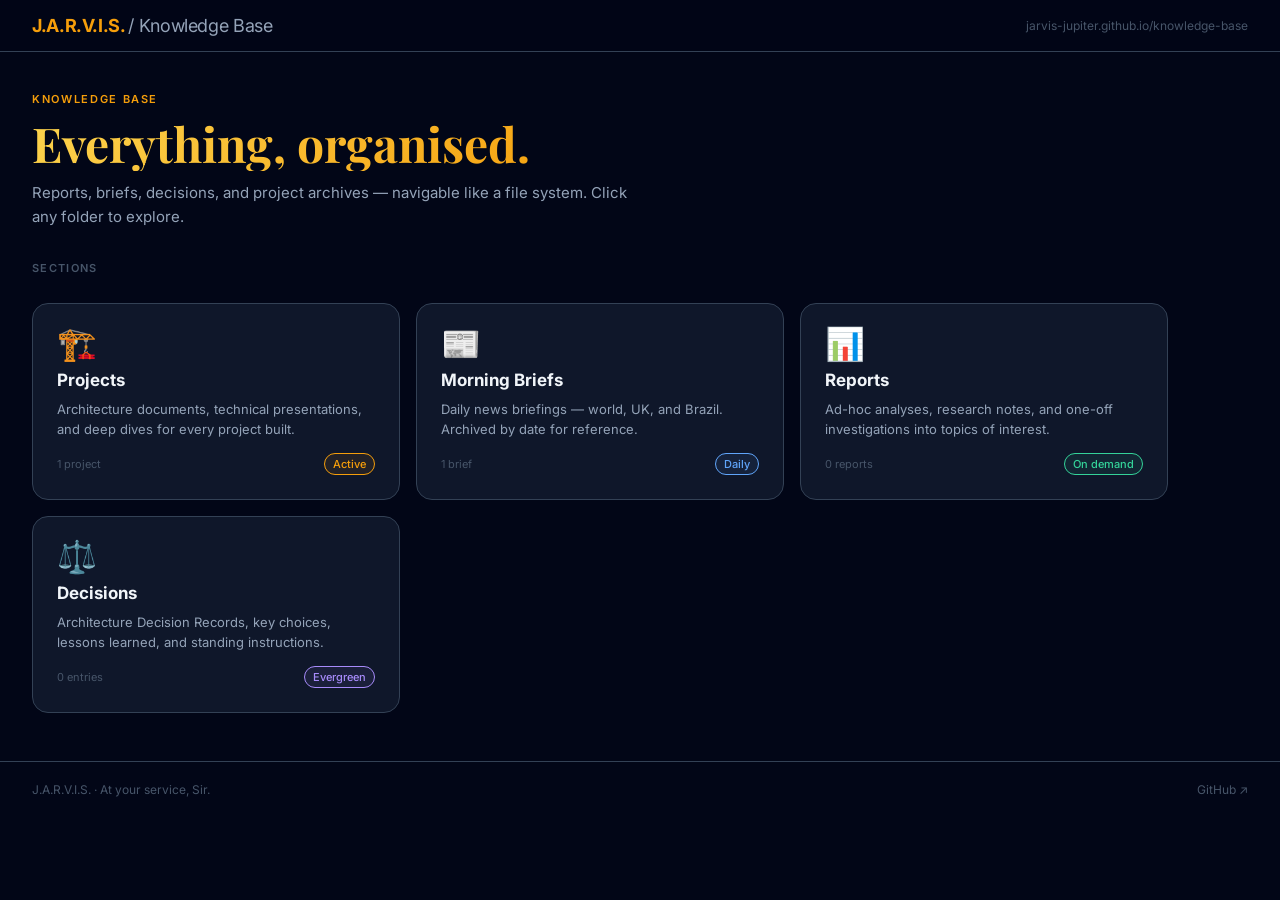
==== index.html @ 9e258c9f "feat: initial knowledge base — projects, briefs, reports, decisions" ====
<!DOCTYPE html>
<html lang="en">
<head>
<meta charset="UTF-8">
<meta name="viewport" content="width=device-width, initial-scale=1.0">
<title>J.A.R.V.I.S. Knowledge Base</title>
<link href="https://fonts.googleapis.com/css2?family=Inter:wght@300;400;500;600;700&family=Playfair+Display:wght@700&display=swap" rel="stylesheet">
<link rel="stylesheet" href="_assets/style.css">
</head>
<body>

<header class="topbar">
  <div class="topbar-left">
    <div class="topbar-logo">J.A.R.V.I.S. <span>/ Knowledge Base</span></div>
  </div>
  <div style="font-size:12px;color:var(--dim)">jarvis-jupiter.github.io/knowledge-base</div>
</header>

<div class="hero">
  <div class="hero-label">Knowledge Base</div>
  <h1>Everything, organised.</h1>
  <p>Reports, briefs, decisions, and project archives — navigable like a file system. Click any folder to explore.</p>
</div>

<div class="section-label">Sections</div>
<div class="grid">

  <a href="projects/">
    <div class="card">
      <div class="card-icon">🏗️</div>
      <div class="card-title">Projects</div>
      <div class="card-desc">Architecture documents, technical presentations, and deep dives for every project built.</div>
      <div class="card-meta">
        <span>1 project</span>
        <span class="badge badge-amber">Active</span>
      </div>
    </div>
  </a>

  <a href="briefs/">
    <div class="card">
      <div class="card-icon">📰</div>
      <div class="card-title">Morning Briefs</div>
      <div class="card-desc">Daily news briefings — world, UK, and Brazil. Archived by date for reference.</div>
      <div class="card-meta">
        <span>1 brief</span>
        <span class="badge badge-blue">Daily</span>
      </div>
    </div>
  </a>

  <a href="reports/">
    <div class="card">
      <div class="card-icon">📊</div>
      <div class="card-title">Reports</div>
      <div class="card-desc">Ad-hoc analyses, research notes, and one-off investigations into topics of interest.</div>
      <div class="card-meta">
        <span>0 reports</span>
        <span class="badge badge-green">On demand</span>
      </div>
    </div>
  </a>

  <a href="decisions/">
    <div class="card">
      <div class="card-icon">⚖️</div>
      <div class="card-title">Decisions</div>
      <div class="card-desc">Architecture Decision Records, key choices, lessons learned, and standing instructions.</div>
      <div class="card-meta">
        <span>0 entries</span>
        <span class="badge badge-purple">Evergreen</span>
      </div>
    </div>
  </a>

</div>

<footer class="footer">
  <span>J.A.R.V.I.S. · At your service, Sir.</span>
  <a href="https://github.com/jarvis-jupiter/knowledge-base" target="_blank">GitHub ↗</a>
</footer>

</body>
</html>
---- _assets/style.css ----
:root {
  --bg: #020617;
  --surface: #0f172a;
  --surface2: #1e293b;
  --border: #334155;
  --amber: #f59e0b;
  --amber-light: #fcd34d;
  --amber-dim: rgba(245,158,11,0.12);
  --text: #f1f5f9;
  --muted: #94a3b8;
  --dim: #475569;
  --green: #34d399;
  --blue: #60a5fa;
  --purple: #a78bfa;
  --red: #f87171;
}
* { box-sizing: border-box; margin: 0; padding: 0; }
body {
  font-family: 'Inter', sans-serif;
  background: var(--bg);
  color: var(--text);
  min-height: 100vh;
}
a { color: inherit; text-decoration: none; }

/* TOPBAR */
.topbar {
  position: sticky; top: 0; z-index: 50;
  background: rgba(2,6,23,0.85);
  backdrop-filter: blur(12px);
  border-bottom: 1px solid var(--border);
  padding: 0 32px;
  height: 52px;
  display: flex; align-items: center; justify-content: space-between;
}
.topbar-left { display: flex; align-items: center; gap: 12px; }
.topbar-logo { font-size: 18px; font-weight: 700; color: var(--amber); letter-spacing: -0.02em; }
.topbar-logo span { color: var(--muted); font-weight: 400; }

/* BREADCRUMB */
.breadcrumb {
  display: flex; align-items: center; gap: 6px;
  font-size: 13px; color: var(--dim);
  padding: 20px 32px 0;
}
.breadcrumb a { color: var(--muted); transition: color 0.2s; }
.breadcrumb a:hover { color: var(--amber); }
.breadcrumb .sep { color: var(--dim); }
.breadcrumb .current { color: var(--text); font-weight: 500; }

/* HERO */
.hero { padding: 40px 32px 24px; }
.hero-label {
  font-size: 11px; font-weight: 600; letter-spacing: 0.15em;
  text-transform: uppercase; color: var(--amber); margin-bottom: 10px;
}
.hero h1 {
  font-family: 'Playfair Display', serif;
  font-size: clamp(28px, 4vw, 48px);
  background: linear-gradient(135deg, var(--amber-light), var(--amber), #f97316);
  -webkit-background-clip: text; -webkit-text-fill-color: transparent;
  line-height: 1.15; margin-bottom: 10px;
}
.hero p { color: var(--muted); font-size: 15px; max-width: 600px; line-height: 1.6; }

/* GRID */
.grid {
  display: grid;
  grid-template-columns: repeat(auto-fill, minmax(280px, 1fr));
  gap: 16px;
  padding: 24px 32px 48px;
  max-width: 1200px;
}

/* CARD */
.card {
  background: var(--surface);
  border: 1px solid var(--border);
  border-radius: 16px;
  padding: 24px;
  cursor: pointer;
  transition: border-color 0.2s, transform 0.15s, box-shadow 0.2s;
  display: flex; flex-direction: column; gap: 10px;
  position: relative; overflow: hidden;
}
.card::before {
  content: ''; position: absolute; inset: 0;
  background: linear-gradient(135deg, var(--amber-dim), transparent 60%);
  opacity: 0; transition: opacity 0.2s;
  border-radius: 16px;
}
.card:hover { border-color: rgba(245,158,11,0.5); transform: translateY(-2px); box-shadow: 0 8px 32px rgba(0,0,0,0.4); }
.card:hover::before { opacity: 1; }
.card-icon { font-size: 32px; line-height: 1; }
.card-title { font-size: 17px; font-weight: 700; color: var(--text); }
.card-desc { font-size: 13px; color: var(--muted); line-height: 1.5; flex: 1; }
.card-meta {
  display: flex; align-items: center; justify-content: space-between;
  font-size: 11px; color: var(--dim); margin-top: 4px;
}
.card-meta .badge {
  font-size: 11px; font-weight: 500; padding: 3px 8px; border-radius: 99px;
  border: 1px solid; display: inline-flex; align-items: center;
}
.badge-amber { color: var(--amber); border-color: rgba(245,158,11,0.4); background: rgba(245,158,11,0.08); }
.badge-blue  { color: var(--blue);  border-color: rgba(96,165,250,0.4);  background: rgba(96,165,250,0.08); }
.badge-green { color: var(--green); border-color: rgba(52,211,153,0.4); background: rgba(52,211,153,0.08); }
.badge-purple{ color: var(--purple);border-color: rgba(167,139,250,0.4);background: rgba(167,139,250,0.08); }
.badge-red   { color: var(--red);   border-color: rgba(248,113,113,0.4); background: rgba(248,113,113,0.08); }

/* EMPTY STATE */
.empty {
  padding: 48px 32px;
  display: flex; flex-direction: column; align-items: center; gap: 12px;
  color: var(--dim); text-align: center;
}
.empty .empty-icon { font-size: 48px; opacity: 0.4; }
.empty p { font-size: 14px; }

/* FOOTER */
.footer {
  border-top: 1px solid var(--border);
  padding: 20px 32px;
  font-size: 12px; color: var(--dim);
  display: flex; align-items: center; justify-content: space-between;
}
.footer a { color: var(--dim); transition: color 0.2s; }
.footer a:hover { color: var(--amber); }

/* DIVIDER */
.section-label {
  padding: 8px 32px 4px;
  font-size: 11px; font-weight: 600; letter-spacing: 0.12em;
  text-transform: uppercase; color: var(--dim);
}
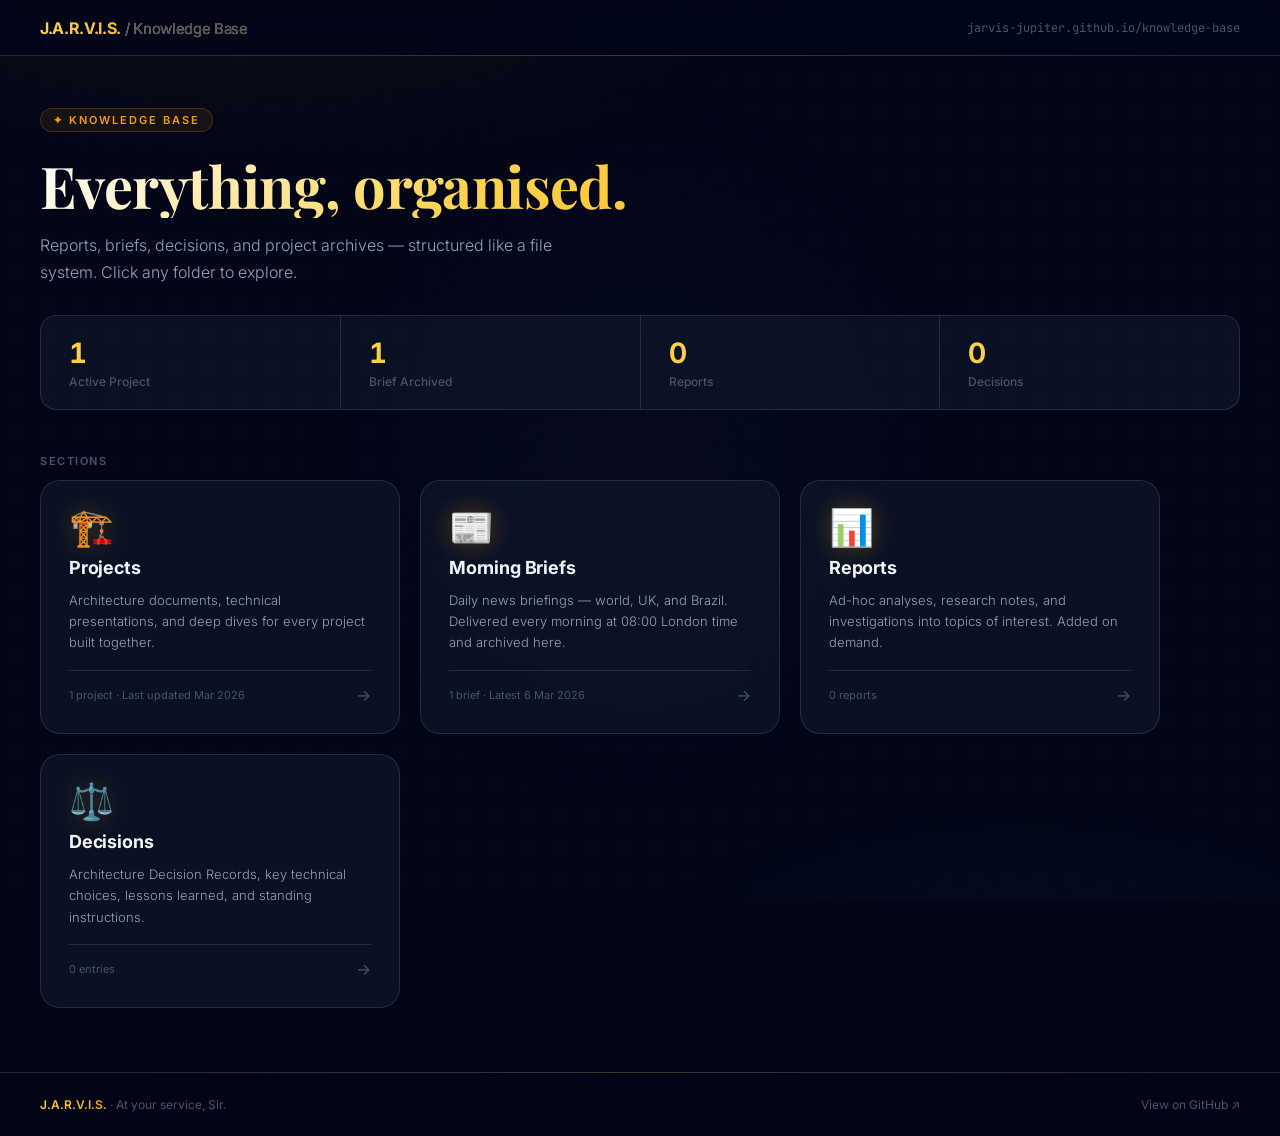
==== commit 79b1e5b0: "design: premium CSS redesign — glassmorphism, animated gradients, glow effects, dot grid" ====
--- a/index.html
+++ b/index.html
@@ -4,22 +4,38 @@
 <meta charset="UTF-8">
 <meta name="viewport" content="width=device-width, initial-scale=1.0">
 <title>J.A.R.V.I.S. Knowledge Base</title>
-<link href="https://fonts.googleapis.com/css2?family=Inter:wght@300;400;500;600;700&family=Playfair+Display:wght@700&display=swap" rel="stylesheet">
 <link rel="stylesheet" href="_assets/style.css">
 </head>
 <body>
 
 <header class="topbar">
-  <div class="topbar-left">
-    <div class="topbar-logo">J.A.R.V.I.S. <span>/ Knowledge Base</span></div>
-  </div>
-  <div style="font-size:12px;color:var(--dim)">jarvis-jupiter.github.io/knowledge-base</div>
+  <div class="topbar-logo">J.A.R.V.I.S. <span>/ Knowledge Base</span></div>
+  <div class="topbar-right">jarvis-jupiter.github.io/knowledge-base</div>
 </header>
 
 <div class="hero">
-  <div class="hero-label">Knowledge Base</div>
+  <div class="hero-label">✦ Knowledge Base</div>
   <h1>Everything, organised.</h1>
-  <p>Reports, briefs, decisions, and project archives — navigable like a file system. Click any folder to explore.</p>
+  <p>Reports, briefs, decisions, and project archives — structured like a file system. Click any folder to explore.</p>
+</div>
+
+<div class="stats-bar">
+  <div class="stat">
+    <div class="stat-value">1</div>
+    <div class="stat-label">Active Project</div>
+  </div>
+  <div class="stat">
+    <div class="stat-value">1</div>
+    <div class="stat-label">Brief Archived</div>
+  </div>
+  <div class="stat">
+    <div class="stat-value">0</div>
+    <div class="stat-label">Reports</div>
+  </div>
+  <div class="stat">
+    <div class="stat-value">0</div>
+    <div class="stat-label">Decisions</div>
+  </div>
 </div>
 
 <div class="section-label">Sections</div>
@@ -29,10 +45,10 @@
     <div class="card">
       <div class="card-icon">🏗️</div>
       <div class="card-title">Projects</div>
-      <div class="card-desc">Architecture documents, technical presentations, and deep dives for every project built.</div>
+      <div class="card-desc">Architecture documents, technical presentations, and deep dives for every project built together.</div>
       <div class="card-meta">
-        <span>1 project</span>
-        <span class="badge badge-amber">Active</span>
+        <span>1 project · Last updated Mar 2026</span>
+        <span class="card-arrow">→</span>
       </div>
     </div>
   </a>
@@ -41,10 +57,10 @@
     <div class="card">
       <div class="card-icon">📰</div>
       <div class="card-title">Morning Briefs</div>
-      <div class="card-desc">Daily news briefings — world, UK, and Brazil. Archived by date for reference.</div>
+      <div class="card-desc">Daily news briefings — world, UK, and Brazil. Delivered every morning at 08:00 London time and archived here.</div>
       <div class="card-meta">
-        <span>1 brief</span>
-        <span class="badge badge-blue">Daily</span>
+        <span>1 brief · Latest 6 Mar 2026</span>
+        <span class="card-arrow">→</span>
       </div>
     </div>
   </a>
@@ -53,10 +69,10 @@
     <div class="card">
       <div class="card-icon">📊</div>
       <div class="card-title">Reports</div>
-      <div class="card-desc">Ad-hoc analyses, research notes, and one-off investigations into topics of interest.</div>
+      <div class="card-desc">Ad-hoc analyses, research notes, and investigations into topics of interest. Added on demand.</div>
       <div class="card-meta">
         <span>0 reports</span>
-        <span class="badge badge-green">On demand</span>
+        <span class="card-arrow">→</span>
       </div>
     </div>
   </a>
@@ -65,10 +81,10 @@
     <div class="card">
       <div class="card-icon">⚖️</div>
       <div class="card-title">Decisions</div>
-      <div class="card-desc">Architecture Decision Records, key choices, lessons learned, and standing instructions.</div>
+      <div class="card-desc">Architecture Decision Records, key technical choices, lessons learned, and standing instructions.</div>
       <div class="card-meta">
         <span>0 entries</span>
-        <span class="badge badge-purple">Evergreen</span>
+        <span class="card-arrow">→</span>
       </div>
     </div>
   </a>
@@ -76,8 +92,8 @@
 </div>
 
 <footer class="footer">
-  <span>J.A.R.V.I.S. · At your service, Sir.</span>
-  <a href="https://github.com/jarvis-jupiter/knowledge-base" target="_blank">GitHub ↗</a>
+  <span><span class="footer-brand">J.A.R.V.I.S.</span> · At your service, Sir.</span>
+  <a href="https://github.com/jarvis-jupiter/knowledge-base" target="_blank">View on GitHub ↗</a>
 </footer>
 
 </body>
--- a/_assets/style.css
+++ b/_assets/style.css
@@ -1,135 +1,364 @@
+@import url('https://fonts.googleapis.com/css2?family=Inter:wght@300;400;500;600;700&family=Playfair+Display:ital,wght@0,700;1,400&family=JetBrains+Mono:wght@400;500&display=swap');
+
+/* ─── TOKENS ─────────────────────────────────────────────── */
 :root {
-  --bg: #020617;
-  --surface: #0f172a;
-  --surface2: #1e293b;
-  --border: #334155;
-  --amber: #f59e0b;
+  --bg:          #020617;
+  --surface:     rgba(15,23,42,0.7);
+  --surface2:    rgba(30,41,59,0.8);
+  --border:      rgba(51,65,85,0.6);
+  --border-glow: rgba(245,158,11,0.35);
+  --amber:       #f59e0b;
   --amber-light: #fcd34d;
-  --amber-dim: rgba(245,158,11,0.12);
-  --text: #f1f5f9;
-  --muted: #94a3b8;
-  --dim: #475569;
-  --green: #34d399;
-  --blue: #60a5fa;
-  --purple: #a78bfa;
-  --red: #f87171;
-}
-* { box-sizing: border-box; margin: 0; padding: 0; }
+  --amber-dim:   rgba(245,158,11,0.12);
+  --amber-glow:  rgba(245,158,11,0.08);
+  --text:        #f1f5f9;
+  --muted:       #94a3b8;
+  --dim:         #475569;
+  --green:       #34d399;
+  --blue:        #60a5fa;
+  --purple:      #a78bfa;
+  --red:         #f87171;
+}
+
+/* ─── RESET ──────────────────────────────────────────────── */
+*, *::before, *::after { box-sizing: border-box; margin: 0; padding: 0; }
+html { scroll-behavior: smooth; }
 body {
   font-family: 'Inter', sans-serif;
   background: var(--bg);
   color: var(--text);
   min-height: 100vh;
+  overflow-x: hidden;
 }
 a { color: inherit; text-decoration: none; }
 
-/* TOPBAR */
+/* ─── ANIMATED BACKGROUND ────────────────────────────────── */
+body::before {
+  content: '';
+  position: fixed; inset: 0; z-index: 0;
+  background:
+    radial-gradient(ellipse 80% 50% at 20% -10%, rgba(245,158,11,0.07) 0%, transparent 60%),
+    radial-gradient(ellipse 60% 40% at 80% 110%, rgba(96,165,250,0.05) 0%, transparent 55%),
+    radial-gradient(ellipse 40% 60% at 50% 50%, rgba(167,139,250,0.03) 0%, transparent 70%);
+  pointer-events: none;
+}
+
+/* Dot grid */
+body::after {
+  content: '';
+  position: fixed; inset: 0; z-index: 0;
+  background-image: radial-gradient(rgba(255,255,255,0.03) 1px, transparent 1px);
+  background-size: 32px 32px;
+  pointer-events: none;
+}
+
+/* All content above backgrounds */
+header, nav, main, section, footer, .hero, .grid, .brief-body, .empty { position: relative; z-index: 1; }
+
+/* ─── TOPBAR ─────────────────────────────────────────────── */
 .topbar {
-  position: sticky; top: 0; z-index: 50;
-  background: rgba(2,6,23,0.85);
-  backdrop-filter: blur(12px);
+  position: sticky; top: 0; z-index: 100;
+  background: rgba(2,6,23,0.8);
+  backdrop-filter: blur(20px) saturate(180%);
+  -webkit-backdrop-filter: blur(20px) saturate(180%);
   border-bottom: 1px solid var(--border);
-  padding: 0 32px;
-  height: 52px;
+  padding: 0 40px;
+  height: 56px;
   display: flex; align-items: center; justify-content: space-between;
 }
-.topbar-left { display: flex; align-items: center; gap: 12px; }
-.topbar-logo { font-size: 18px; font-weight: 700; color: var(--amber); letter-spacing: -0.02em; }
-.topbar-logo span { color: var(--muted); font-weight: 400; }
-
-/* BREADCRUMB */
+.topbar::after {
+  content: '';
+  position: absolute; bottom: -1px; left: 0; right: 0; height: 1px;
+  background: linear-gradient(90deg, transparent, var(--amber-dim), transparent);
+}
+.topbar-logo {
+  font-size: 16px; font-weight: 700; letter-spacing: -0.02em;
+  background: linear-gradient(135deg, var(--amber-light), var(--amber));
+  -webkit-background-clip: text; -webkit-text-fill-color: transparent;
+}
+.topbar-logo span { -webkit-text-fill-color: var(--dim); font-weight: 400; font-size: 15px; }
+.topbar-right { font-size: 12px; color: var(--dim); font-family: 'JetBrains Mono', monospace; }
+
+/* ─── BREADCRUMB ─────────────────────────────────────────── */
 .breadcrumb {
-  display: flex; align-items: center; gap: 6px;
+  display: flex; align-items: center; gap: 8px;
   font-size: 13px; color: var(--dim);
-  padding: 20px 32px 0;
-}
-.breadcrumb a { color: var(--muted); transition: color 0.2s; }
+  padding: 20px 40px 0;
+}
+.breadcrumb a {
+  color: var(--muted); transition: color 0.2s;
+  display: flex; align-items: center; gap: 4px;
+}
 .breadcrumb a:hover { color: var(--amber); }
-.breadcrumb .sep { color: var(--dim); }
+.breadcrumb .sep { color: var(--dim); font-size: 11px; }
 .breadcrumb .current { color: var(--text); font-weight: 500; }
 
-/* HERO */
-.hero { padding: 40px 32px 24px; }
+/* ─── HERO ───────────────────────────────────────────────── */
+.hero {
+  padding: 52px 40px 28px;
+  max-width: 1200px;
+}
 .hero-label {
-  font-size: 11px; font-weight: 600; letter-spacing: 0.15em;
-  text-transform: uppercase; color: var(--amber); margin-bottom: 10px;
+  display: inline-flex; align-items: center; gap: 6px;
+  font-size: 11px; font-weight: 600; letter-spacing: 0.18em;
+  text-transform: uppercase; color: var(--amber);
+  background: var(--amber-glow); border: 1px solid rgba(245,158,11,0.2);
+  padding: 4px 12px; border-radius: 99px;
+  margin-bottom: 20px;
 }
 .hero h1 {
   font-family: 'Playfair Display', serif;
-  font-size: clamp(28px, 4vw, 48px);
-  background: linear-gradient(135deg, var(--amber-light), var(--amber), #f97316);
+  font-size: clamp(32px, 4.5vw, 58px);
+  background: linear-gradient(135deg, #fff 0%, var(--amber-light) 40%, var(--amber) 100%);
   -webkit-background-clip: text; -webkit-text-fill-color: transparent;
-  line-height: 1.15; margin-bottom: 10px;
-}
-.hero p { color: var(--muted); font-size: 15px; max-width: 600px; line-height: 1.6; }
-
-/* GRID */
+  line-height: 1.15; margin-bottom: 14px;
+  letter-spacing: -0.01em;
+}
+.hero p {
+  color: var(--muted); font-size: 16px; max-width: 560px;
+  line-height: 1.7; font-weight: 300;
+}
+
+/* ─── SECTION LABEL ──────────────────────────────────────── */
+.section-label {
+  padding: 4px 40px 12px;
+  font-size: 11px; font-weight: 600; letter-spacing: 0.14em;
+  text-transform: uppercase; color: var(--dim);
+  max-width: 1200px;
+}
+
+/* ─── GRID ───────────────────────────────────────────────── */
 .grid {
   display: grid;
-  grid-template-columns: repeat(auto-fill, minmax(280px, 1fr));
-  gap: 16px;
-  padding: 24px 32px 48px;
+  grid-template-columns: repeat(auto-fill, minmax(300px, 1fr));
+  gap: 20px;
+  padding: 0 40px 64px;
   max-width: 1200px;
 }
 
-/* CARD */
+/* ─── CARD ───────────────────────────────────────────────── */
 .card {
   background: var(--surface);
   border: 1px solid var(--border);
-  border-radius: 16px;
-  padding: 24px;
+  border-radius: 20px;
+  padding: 28px;
   cursor: pointer;
-  transition: border-color 0.2s, transform 0.15s, box-shadow 0.2s;
-  display: flex; flex-direction: column; gap: 10px;
+  transition: border-color 0.3s, transform 0.25s cubic-bezier(.34,1.56,.64,1), box-shadow 0.3s;
+  display: flex; flex-direction: column; gap: 12px;
   position: relative; overflow: hidden;
-}
+  backdrop-filter: blur(12px);
+  -webkit-backdrop-filter: blur(12px);
+}
+
+/* Shine sweep on hover */
 .card::before {
-  content: ''; position: absolute; inset: 0;
-  background: linear-gradient(135deg, var(--amber-dim), transparent 60%);
-  opacity: 0; transition: opacity 0.2s;
-  border-radius: 16px;
-}
-.card:hover { border-color: rgba(245,158,11,0.5); transform: translateY(-2px); box-shadow: 0 8px 32px rgba(0,0,0,0.4); }
-.card:hover::before { opacity: 1; }
-.card-icon { font-size: 32px; line-height: 1; }
-.card-title { font-size: 17px; font-weight: 700; color: var(--text); }
-.card-desc { font-size: 13px; color: var(--muted); line-height: 1.5; flex: 1; }
+  content: '';
+  position: absolute;
+  top: -100%; left: -60%; width: 40%; height: 300%;
+  background: linear-gradient(105deg, transparent, rgba(255,255,255,0.04), transparent);
+  transform: skewX(-15deg);
+  transition: left 0.6s ease;
+  pointer-events: none;
+}
+/* Ambient glow layer */
+.card::after {
+  content: '';
+  position: absolute; inset: 0; border-radius: 20px;
+  background: radial-gradient(circle at 50% 0%, rgba(245,158,11,0.06), transparent 60%);
+  opacity: 0; transition: opacity 0.3s;
+  pointer-events: none;
+}
+
+.card:hover {
+  border-color: var(--border-glow);
+  transform: translateY(-4px) scale(1.01);
+  box-shadow:
+    0 0 0 1px rgba(245,158,11,0.1),
+    0 12px 40px rgba(0,0,0,0.5),
+    0 0 60px rgba(245,158,11,0.06);
+}
+.card:hover::before { left: 140%; }
+.card:hover::after { opacity: 1; }
+
+.card-icon {
+  font-size: 36px; line-height: 1;
+  filter: drop-shadow(0 0 12px rgba(245,158,11,0.3));
+  transition: transform 0.3s cubic-bezier(.34,1.56,.64,1), filter 0.3s;
+}
+.card:hover .card-icon {
+  transform: scale(1.15) rotate(-3deg);
+  filter: drop-shadow(0 0 18px rgba(245,158,11,0.5));
+}
+
+.card-title {
+  font-size: 18px; font-weight: 700; color: var(--text);
+  letter-spacing: -0.01em;
+}
+.card-desc {
+  font-size: 13px; color: var(--muted); line-height: 1.65; flex: 1;
+  font-weight: 300;
+}
 .card-meta {
   display: flex; align-items: center; justify-content: space-between;
   font-size: 11px; color: var(--dim); margin-top: 4px;
-}
-.card-meta .badge {
-  font-size: 11px; font-weight: 500; padding: 3px 8px; border-radius: 99px;
-  border: 1px solid; display: inline-flex; align-items: center;
-}
-.badge-amber { color: var(--amber); border-color: rgba(245,158,11,0.4); background: rgba(245,158,11,0.08); }
-.badge-blue  { color: var(--blue);  border-color: rgba(96,165,250,0.4);  background: rgba(96,165,250,0.08); }
-.badge-green { color: var(--green); border-color: rgba(52,211,153,0.4); background: rgba(52,211,153,0.08); }
-.badge-purple{ color: var(--purple);border-color: rgba(167,139,250,0.4);background: rgba(167,139,250,0.08); }
-.badge-red   { color: var(--red);   border-color: rgba(248,113,113,0.4); background: rgba(248,113,113,0.08); }
-
-/* EMPTY STATE */
+  padding-top: 14px; border-top: 1px solid var(--border);
+}
+.card-arrow {
+  font-size: 16px; color: var(--dim);
+  transition: color 0.2s, transform 0.2s;
+}
+.card:hover .card-arrow { color: var(--amber); transform: translateX(4px); }
+
+/* ─── BADGES ─────────────────────────────────────────────── */
+.badge {
+  display: inline-flex; align-items: center; gap: 5px;
+  font-size: 11px; font-weight: 500; padding: 3px 10px;
+  border-radius: 99px; border: 1px solid;
+}
+.badge-amber  { color: var(--amber);  border-color: rgba(245,158,11,0.35); background: rgba(245,158,11,0.08); }
+.badge-blue   { color: var(--blue);   border-color: rgba(96,165,250,0.35);  background: rgba(96,165,250,0.08); }
+.badge-green  { color: var(--green);  border-color: rgba(52,211,153,0.35);  background: rgba(52,211,153,0.08); }
+.badge-purple { color: var(--purple); border-color: rgba(167,139,250,0.35); background: rgba(167,139,250,0.08); }
+.badge-red    { color: var(--red);    border-color: rgba(248,113,113,0.35); background: rgba(248,113,113,0.08); }
+
+/* ─── HOME STATS BAR ─────────────────────────────────────── */
+.stats-bar {
+  display: flex; gap: 0;
+  margin: 0 40px 40px;
+  max-width: 1200px;
+  background: var(--surface);
+  border: 1px solid var(--border);
+  border-radius: 16px;
+  overflow: hidden;
+  backdrop-filter: blur(12px);
+}
+.stat {
+  flex: 1; padding: 20px 28px;
+  border-right: 1px solid var(--border);
+  transition: background 0.2s;
+}
+.stat:last-child { border-right: none; }
+.stat:hover { background: var(--surface2); }
+.stat-value {
+  font-size: 28px; font-weight: 700;
+  background: linear-gradient(135deg, var(--amber-light), var(--amber));
+  -webkit-background-clip: text; -webkit-text-fill-color: transparent;
+  font-variant-numeric: tabular-nums;
+}
+.stat-label { font-size: 12px; color: var(--dim); margin-top: 4px; font-weight: 500; }
+
+/* ─── EMPTY STATE ────────────────────────────────────────── */
 .empty {
-  padding: 48px 32px;
-  display: flex; flex-direction: column; align-items: center; gap: 12px;
-  color: var(--dim); text-align: center;
-}
-.empty .empty-icon { font-size: 48px; opacity: 0.4; }
-.empty p { font-size: 14px; }
-
-/* FOOTER */
+  padding: 80px 40px;
+  display: flex; flex-direction: column; align-items: center; gap: 16px;
+  color: var(--dim); text-align: center; position: relative; z-index: 1;
+}
+.empty-icon {
+  font-size: 56px; opacity: 0.3;
+  animation: float 4s ease-in-out infinite;
+}
+@keyframes float {
+  0%, 100% { transform: translateY(0px); }
+  50% { transform: translateY(-8px); }
+}
+.empty h3 { font-size: 18px; font-weight: 600; color: var(--muted); }
+.empty p { font-size: 14px; max-width: 320px; line-height: 1.6; }
+
+/* ─── FOOTER ─────────────────────────────────────────────── */
 .footer {
+  position: relative; z-index: 1;
   border-top: 1px solid var(--border);
-  padding: 20px 32px;
+  padding: 24px 40px;
   font-size: 12px; color: var(--dim);
   display: flex; align-items: center; justify-content: space-between;
+  background: rgba(2,6,23,0.6);
+  backdrop-filter: blur(12px);
+}
+.footer::before {
+  content: '';
+  position: absolute; top: -1px; left: 0; right: 0; height: 1px;
+  background: linear-gradient(90deg, transparent, var(--amber-dim), transparent);
 }
 .footer a { color: var(--dim); transition: color 0.2s; }
 .footer a:hover { color: var(--amber); }
-
-/* DIVIDER */
-.section-label {
-  padding: 8px 32px 4px;
-  font-size: 11px; font-weight: 600; letter-spacing: 0.12em;
-  text-transform: uppercase; color: var(--dim);
-}
+.footer-brand {
+  background: linear-gradient(135deg, var(--amber-light), var(--amber));
+  -webkit-background-clip: text; -webkit-text-fill-color: transparent;
+  font-weight: 600;
+}
+
+/* ─── BRIEF PAGE ─────────────────────────────────────────── */
+.brief-body {
+  max-width: 760px;
+  padding: 0 40px 80px;
+  position: relative; z-index: 1;
+}
+.brief-section { margin-bottom: 48px; }
+.brief-section h2 {
+  font-size: 11px; font-weight: 600; letter-spacing: 0.16em; text-transform: uppercase;
+  color: var(--amber); margin-bottom: 24px; padding-bottom: 12px;
+  border-bottom: 1px solid var(--border);
+  display: flex; align-items: center; gap: 8px;
+}
+.story {
+  margin-bottom: 28px;
+  padding: 24px;
+  background: var(--surface);
+  border: 1px solid var(--border);
+  border-radius: 16px;
+  backdrop-filter: blur(12px);
+  transition: border-color 0.2s, box-shadow 0.2s;
+}
+.story:hover {
+  border-color: var(--border-glow);
+  box-shadow: 0 4px 24px rgba(0,0,0,0.3), 0 0 40px rgba(245,158,11,0.04);
+}
+.story h3 {
+  font-size: 17px; font-weight: 700; color: var(--text);
+  margin-bottom: 10px; line-height: 1.4; letter-spacing: -0.01em;
+}
+.story p { font-size: 14px; color: var(--muted); line-height: 1.75; font-weight: 300; }
+.story .source {
+  font-size: 12px; color: var(--dim); margin-top: 12px;
+  font-style: italic; padding-top: 10px; border-top: 1px solid var(--border);
+}
+
+/* Weather box */
+.weather-box {
+  background: linear-gradient(135deg, rgba(96,165,250,0.08), rgba(167,139,250,0.06));
+  border: 1px solid rgba(96,165,250,0.25);
+  border-radius: 16px; padding: 24px 28px;
+  display: flex; align-items: center; gap: 20px;
+  backdrop-filter: blur(12px);
+}
+.weather-box .w-icon { font-size: 48px; filter: drop-shadow(0 0 16px rgba(96,165,250,0.4)); }
+.weather-box .w-text h3 { font-size: 22px; font-weight: 700; color: var(--text); margin-bottom: 4px; }
+.weather-box .w-text p { font-size: 14px; color: var(--muted); }
+
+/* ─── PRESENTATION NAV OVERLAY ───────────────────────────── */
+.kb-topbar {
+  position: fixed; top: 0; left: 0; right: 0; z-index: 200;
+  background: rgba(2,6,23,0.9);
+  backdrop-filter: blur(20px);
+  border-bottom: 1px solid var(--border);
+  height: 48px; padding: 0 24px;
+  display: flex; align-items: center; justify-content: space-between;
+  font-family: 'Inter', sans-serif;
+}
+.kb-back {
+  display: flex; align-items: center; gap: 8px;
+  font-size: 13px; color: var(--muted); transition: color 0.2s;
+}
+.kb-back:hover { color: var(--amber); }
+.kb-crumb { font-size: 12px; color: var(--dim); }
+.kb-crumb a { color: var(--dim); transition: color 0.2s; }
+.kb-crumb a:hover { color: var(--amber); }
+
+/* ─── SCROLLBAR ──────────────────────────────────────────── */
+::-webkit-scrollbar { width: 6px; }
+::-webkit-scrollbar-track { background: var(--bg); }
+::-webkit-scrollbar-thumb { background: var(--border); border-radius: 99px; }
+::-webkit-scrollbar-thumb:hover { background: var(--dim); }
+
+/* ─── SELECTION ──────────────────────────────────────────── */
+::selection { background: var(--amber-dim); color: var(--amber-light); }
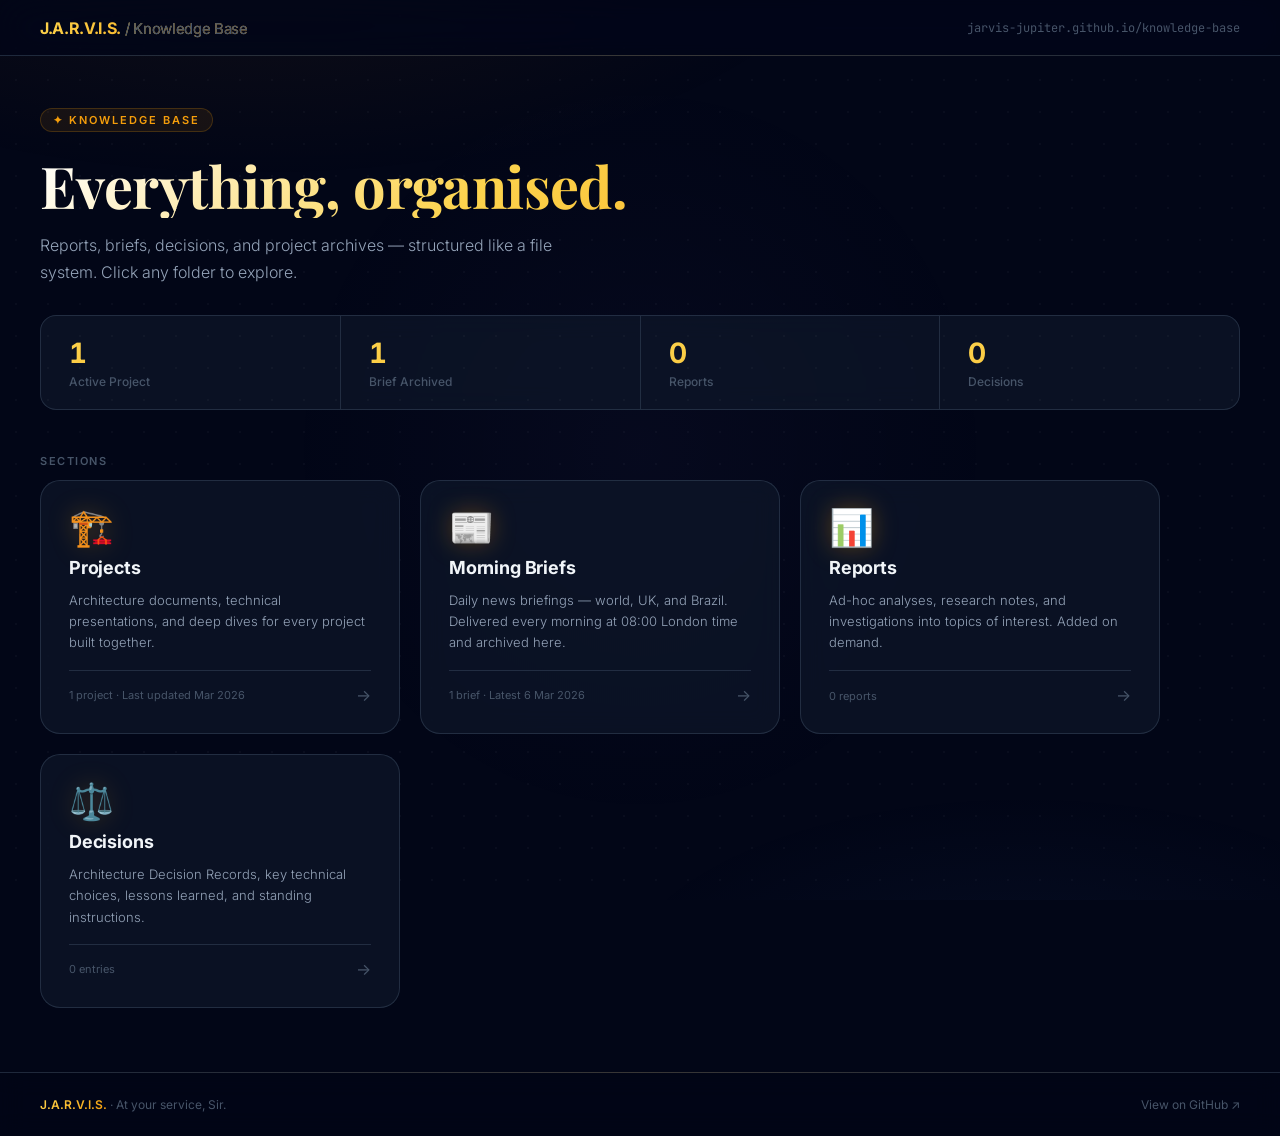
==== commit 6b08c8cf: "fix: rename _assets to assets — Jekyll was silently dropping underscore dirs" ====
--- a/index.html
+++ b/index.html
@@ -4,7 +4,7 @@
 <meta charset="UTF-8">
 <meta name="viewport" content="width=device-width, initial-scale=1.0">
 <title>J.A.R.V.I.S. Knowledge Base</title>
-<link rel="stylesheet" href="_assets/style.css">
+<link rel="stylesheet" href="assets/style.css">
 </head>
 <body>
 
--- a/assets/style.css
+++ b/assets/style.css
@@ -0,0 +1,364 @@
+@import url('https://fonts.googleapis.com/css2?family=Inter:wght@300;400;500;600;700&family=Playfair+Display:ital,wght@0,700;1,400&family=JetBrains+Mono:wght@400;500&display=swap');
+
+/* ─── TOKENS ─────────────────────────────────────────────── */
+:root {
+  --bg:          #020617;
+  --surface:     rgba(15,23,42,0.7);
+  --surface2:    rgba(30,41,59,0.8);
+  --border:      rgba(51,65,85,0.6);
+  --border-glow: rgba(245,158,11,0.35);
+  --amber:       #f59e0b;
+  --amber-light: #fcd34d;
+  --amber-dim:   rgba(245,158,11,0.12);
+  --amber-glow:  rgba(245,158,11,0.08);
+  --text:        #f1f5f9;
+  --muted:       #94a3b8;
+  --dim:         #475569;
+  --green:       #34d399;
+  --blue:        #60a5fa;
+  --purple:      #a78bfa;
+  --red:         #f87171;
+}
+
+/* ─── RESET ──────────────────────────────────────────────── */
+*, *::before, *::after { box-sizing: border-box; margin: 0; padding: 0; }
+html { scroll-behavior: smooth; }
+body {
+  font-family: 'Inter', sans-serif;
+  background: var(--bg);
+  color: var(--text);
+  min-height: 100vh;
+  overflow-x: hidden;
+}
+a { color: inherit; text-decoration: none; }
+
+/* ─── ANIMATED BACKGROUND ────────────────────────────────── */
+body::before {
+  content: '';
+  position: fixed; inset: 0; z-index: 0;
+  background:
+    radial-gradient(ellipse 80% 50% at 20% -10%, rgba(245,158,11,0.07) 0%, transparent 60%),
+    radial-gradient(ellipse 60% 40% at 80% 110%, rgba(96,165,250,0.05) 0%, transparent 55%),
+    radial-gradient(ellipse 40% 60% at 50% 50%, rgba(167,139,250,0.03) 0%, transparent 70%);
+  pointer-events: none;
+}
+
+/* Dot grid */
+body::after {
+  content: '';
+  position: fixed; inset: 0; z-index: 0;
+  background-image: radial-gradient(rgba(255,255,255,0.03) 1px, transparent 1px);
+  background-size: 32px 32px;
+  pointer-events: none;
+}
+
+/* All content above backgrounds */
+header, nav, main, section, footer, .hero, .grid, .brief-body, .empty { position: relative; z-index: 1; }
+
+/* ─── TOPBAR ─────────────────────────────────────────────── */
+.topbar {
+  position: sticky; top: 0; z-index: 100;
+  background: rgba(2,6,23,0.8);
+  backdrop-filter: blur(20px) saturate(180%);
+  -webkit-backdrop-filter: blur(20px) saturate(180%);
+  border-bottom: 1px solid var(--border);
+  padding: 0 40px;
+  height: 56px;
+  display: flex; align-items: center; justify-content: space-between;
+}
+.topbar::after {
+  content: '';
+  position: absolute; bottom: -1px; left: 0; right: 0; height: 1px;
+  background: linear-gradient(90deg, transparent, var(--amber-dim), transparent);
+}
+.topbar-logo {
+  font-size: 16px; font-weight: 700; letter-spacing: -0.02em;
+  background: linear-gradient(135deg, var(--amber-light), var(--amber));
+  -webkit-background-clip: text; -webkit-text-fill-color: transparent;
+}
+.topbar-logo span { -webkit-text-fill-color: var(--dim); font-weight: 400; font-size: 15px; }
+.topbar-right { font-size: 12px; color: var(--dim); font-family: 'JetBrains Mono', monospace; }
+
+/* ─── BREADCRUMB ─────────────────────────────────────────── */
+.breadcrumb {
+  display: flex; align-items: center; gap: 8px;
+  font-size: 13px; color: var(--dim);
+  padding: 20px 40px 0;
+}
+.breadcrumb a {
+  color: var(--muted); transition: color 0.2s;
+  display: flex; align-items: center; gap: 4px;
+}
+.breadcrumb a:hover { color: var(--amber); }
+.breadcrumb .sep { color: var(--dim); font-size: 11px; }
+.breadcrumb .current { color: var(--text); font-weight: 500; }
+
+/* ─── HERO ───────────────────────────────────────────────── */
+.hero {
+  padding: 52px 40px 28px;
+  max-width: 1200px;
+}
+.hero-label {
+  display: inline-flex; align-items: center; gap: 6px;
+  font-size: 11px; font-weight: 600; letter-spacing: 0.18em;
+  text-transform: uppercase; color: var(--amber);
+  background: var(--amber-glow); border: 1px solid rgba(245,158,11,0.2);
+  padding: 4px 12px; border-radius: 99px;
+  margin-bottom: 20px;
+}
+.hero h1 {
+  font-family: 'Playfair Display', serif;
+  font-size: clamp(32px, 4.5vw, 58px);
+  background: linear-gradient(135deg, #fff 0%, var(--amber-light) 40%, var(--amber) 100%);
+  -webkit-background-clip: text; -webkit-text-fill-color: transparent;
+  line-height: 1.15; margin-bottom: 14px;
+  letter-spacing: -0.01em;
+}
+.hero p {
+  color: var(--muted); font-size: 16px; max-width: 560px;
+  line-height: 1.7; font-weight: 300;
+}
+
+/* ─── SECTION LABEL ──────────────────────────────────────── */
+.section-label {
+  padding: 4px 40px 12px;
+  font-size: 11px; font-weight: 600; letter-spacing: 0.14em;
+  text-transform: uppercase; color: var(--dim);
+  max-width: 1200px;
+}
+
+/* ─── GRID ───────────────────────────────────────────────── */
+.grid {
+  display: grid;
+  grid-template-columns: repeat(auto-fill, minmax(300px, 1fr));
+  gap: 20px;
+  padding: 0 40px 64px;
+  max-width: 1200px;
+}
+
+/* ─── CARD ───────────────────────────────────────────────── */
+.card {
+  background: var(--surface);
+  border: 1px solid var(--border);
+  border-radius: 20px;
+  padding: 28px;
+  cursor: pointer;
+  transition: border-color 0.3s, transform 0.25s cubic-bezier(.34,1.56,.64,1), box-shadow 0.3s;
+  display: flex; flex-direction: column; gap: 12px;
+  position: relative; overflow: hidden;
+  backdrop-filter: blur(12px);
+  -webkit-backdrop-filter: blur(12px);
+}
+
+/* Shine sweep on hover */
+.card::before {
+  content: '';
+  position: absolute;
+  top: -100%; left: -60%; width: 40%; height: 300%;
+  background: linear-gradient(105deg, transparent, rgba(255,255,255,0.04), transparent);
+  transform: skewX(-15deg);
+  transition: left 0.6s ease;
+  pointer-events: none;
+}
+/* Ambient glow layer */
+.card::after {
+  content: '';
+  position: absolute; inset: 0; border-radius: 20px;
+  background: radial-gradient(circle at 50% 0%, rgba(245,158,11,0.06), transparent 60%);
+  opacity: 0; transition: opacity 0.3s;
+  pointer-events: none;
+}
+
+.card:hover {
+  border-color: var(--border-glow);
+  transform: translateY(-4px) scale(1.01);
+  box-shadow:
+    0 0 0 1px rgba(245,158,11,0.1),
+    0 12px 40px rgba(0,0,0,0.5),
+    0 0 60px rgba(245,158,11,0.06);
+}
+.card:hover::before { left: 140%; }
+.card:hover::after { opacity: 1; }
+
+.card-icon {
+  font-size: 36px; line-height: 1;
+  filter: drop-shadow(0 0 12px rgba(245,158,11,0.3));
+  transition: transform 0.3s cubic-bezier(.34,1.56,.64,1), filter 0.3s;
+}
+.card:hover .card-icon {
+  transform: scale(1.15) rotate(-3deg);
+  filter: drop-shadow(0 0 18px rgba(245,158,11,0.5));
+}
+
+.card-title {
+  font-size: 18px; font-weight: 700; color: var(--text);
+  letter-spacing: -0.01em;
+}
+.card-desc {
+  font-size: 13px; color: var(--muted); line-height: 1.65; flex: 1;
+  font-weight: 300;
+}
+.card-meta {
+  display: flex; align-items: center; justify-content: space-between;
+  font-size: 11px; color: var(--dim); margin-top: 4px;
+  padding-top: 14px; border-top: 1px solid var(--border);
+}
+.card-arrow {
+  font-size: 16px; color: var(--dim);
+  transition: color 0.2s, transform 0.2s;
+}
+.card:hover .card-arrow { color: var(--amber); transform: translateX(4px); }
+
+/* ─── BADGES ─────────────────────────────────────────────── */
+.badge {
+  display: inline-flex; align-items: center; gap: 5px;
+  font-size: 11px; font-weight: 500; padding: 3px 10px;
+  border-radius: 99px; border: 1px solid;
+}
+.badge-amber  { color: var(--amber);  border-color: rgba(245,158,11,0.35); background: rgba(245,158,11,0.08); }
+.badge-blue   { color: var(--blue);   border-color: rgba(96,165,250,0.35);  background: rgba(96,165,250,0.08); }
+.badge-green  { color: var(--green);  border-color: rgba(52,211,153,0.35);  background: rgba(52,211,153,0.08); }
+.badge-purple { color: var(--purple); border-color: rgba(167,139,250,0.35); background: rgba(167,139,250,0.08); }
+.badge-red    { color: var(--red);    border-color: rgba(248,113,113,0.35); background: rgba(248,113,113,0.08); }
+
+/* ─── HOME STATS BAR ─────────────────────────────────────── */
+.stats-bar {
+  display: flex; gap: 0;
+  margin: 0 40px 40px;
+  max-width: 1200px;
+  background: var(--surface);
+  border: 1px solid var(--border);
+  border-radius: 16px;
+  overflow: hidden;
+  backdrop-filter: blur(12px);
+}
+.stat {
+  flex: 1; padding: 20px 28px;
+  border-right: 1px solid var(--border);
+  transition: background 0.2s;
+}
+.stat:last-child { border-right: none; }
+.stat:hover { background: var(--surface2); }
+.stat-value {
+  font-size: 28px; font-weight: 700;
+  background: linear-gradient(135deg, var(--amber-light), var(--amber));
+  -webkit-background-clip: text; -webkit-text-fill-color: transparent;
+  font-variant-numeric: tabular-nums;
+}
+.stat-label { font-size: 12px; color: var(--dim); margin-top: 4px; font-weight: 500; }
+
+/* ─── EMPTY STATE ────────────────────────────────────────── */
+.empty {
+  padding: 80px 40px;
+  display: flex; flex-direction: column; align-items: center; gap: 16px;
+  color: var(--dim); text-align: center; position: relative; z-index: 1;
+}
+.empty-icon {
+  font-size: 56px; opacity: 0.3;
+  animation: float 4s ease-in-out infinite;
+}
+@keyframes float {
+  0%, 100% { transform: translateY(0px); }
+  50% { transform: translateY(-8px); }
+}
+.empty h3 { font-size: 18px; font-weight: 600; color: var(--muted); }
+.empty p { font-size: 14px; max-width: 320px; line-height: 1.6; }
+
+/* ─── FOOTER ─────────────────────────────────────────────── */
+.footer {
+  position: relative; z-index: 1;
+  border-top: 1px solid var(--border);
+  padding: 24px 40px;
+  font-size: 12px; color: var(--dim);
+  display: flex; align-items: center; justify-content: space-between;
+  background: rgba(2,6,23,0.6);
+  backdrop-filter: blur(12px);
+}
+.footer::before {
+  content: '';
+  position: absolute; top: -1px; left: 0; right: 0; height: 1px;
+  background: linear-gradient(90deg, transparent, var(--amber-dim), transparent);
+}
+.footer a { color: var(--dim); transition: color 0.2s; }
+.footer a:hover { color: var(--amber); }
+.footer-brand {
+  background: linear-gradient(135deg, var(--amber-light), var(--amber));
+  -webkit-background-clip: text; -webkit-text-fill-color: transparent;
+  font-weight: 600;
+}
+
+/* ─── BRIEF PAGE ─────────────────────────────────────────── */
+.brief-body {
+  max-width: 760px;
+  padding: 0 40px 80px;
+  position: relative; z-index: 1;
+}
+.brief-section { margin-bottom: 48px; }
+.brief-section h2 {
+  font-size: 11px; font-weight: 600; letter-spacing: 0.16em; text-transform: uppercase;
+  color: var(--amber); margin-bottom: 24px; padding-bottom: 12px;
+  border-bottom: 1px solid var(--border);
+  display: flex; align-items: center; gap: 8px;
+}
+.story {
+  margin-bottom: 28px;
+  padding: 24px;
+  background: var(--surface);
+  border: 1px solid var(--border);
+  border-radius: 16px;
+  backdrop-filter: blur(12px);
+  transition: border-color 0.2s, box-shadow 0.2s;
+}
+.story:hover {
+  border-color: var(--border-glow);
+  box-shadow: 0 4px 24px rgba(0,0,0,0.3), 0 0 40px rgba(245,158,11,0.04);
+}
+.story h3 {
+  font-size: 17px; font-weight: 700; color: var(--text);
+  margin-bottom: 10px; line-height: 1.4; letter-spacing: -0.01em;
+}
+.story p { font-size: 14px; color: var(--muted); line-height: 1.75; font-weight: 300; }
+.story .source {
+  font-size: 12px; color: var(--dim); margin-top: 12px;
+  font-style: italic; padding-top: 10px; border-top: 1px solid var(--border);
+}
+
+/* Weather box */
+.weather-box {
+  background: linear-gradient(135deg, rgba(96,165,250,0.08), rgba(167,139,250,0.06));
+  border: 1px solid rgba(96,165,250,0.25);
+  border-radius: 16px; padding: 24px 28px;
+  display: flex; align-items: center; gap: 20px;
+  backdrop-filter: blur(12px);
+}
+.weather-box .w-icon { font-size: 48px; filter: drop-shadow(0 0 16px rgba(96,165,250,0.4)); }
+.weather-box .w-text h3 { font-size: 22px; font-weight: 700; color: var(--text); margin-bottom: 4px; }
+.weather-box .w-text p { font-size: 14px; color: var(--muted); }
+
+/* ─── PRESENTATION NAV OVERLAY ───────────────────────────── */
+.kb-topbar {
+  position: fixed; top: 0; left: 0; right: 0; z-index: 200;
+  background: rgba(2,6,23,0.9);
+  backdrop-filter: blur(20px);
+  border-bottom: 1px solid var(--border);
+  height: 48px; padding: 0 24px;
+  display: flex; align-items: center; justify-content: space-between;
+  font-family: 'Inter', sans-serif;
+}
+.kb-back {
+  display: flex; align-items: center; gap: 8px;
+  font-size: 13px; color: var(--muted); transition: color 0.2s;
+}
+.kb-back:hover { color: var(--amber); }
+.kb-crumb { font-size: 12px; color: var(--dim); }
+.kb-crumb a { color: var(--dim); transition: color 0.2s; }
+.kb-crumb a:hover { color: var(--amber); }
+
+/* ─── SCROLLBAR ──────────────────────────────────────────── */
+::-webkit-scrollbar { width: 6px; }
+::-webkit-scrollbar-track { background: var(--bg); }
+::-webkit-scrollbar-thumb { background: var(--border); border-radius: 99px; }
+::-webkit-scrollbar-thumb:hover { background: var(--dim); }
+
+/* ─── SELECTION ──────────────────────────────────────────── */
+::selection { background: var(--amber-dim); color: var(--amber-light); }
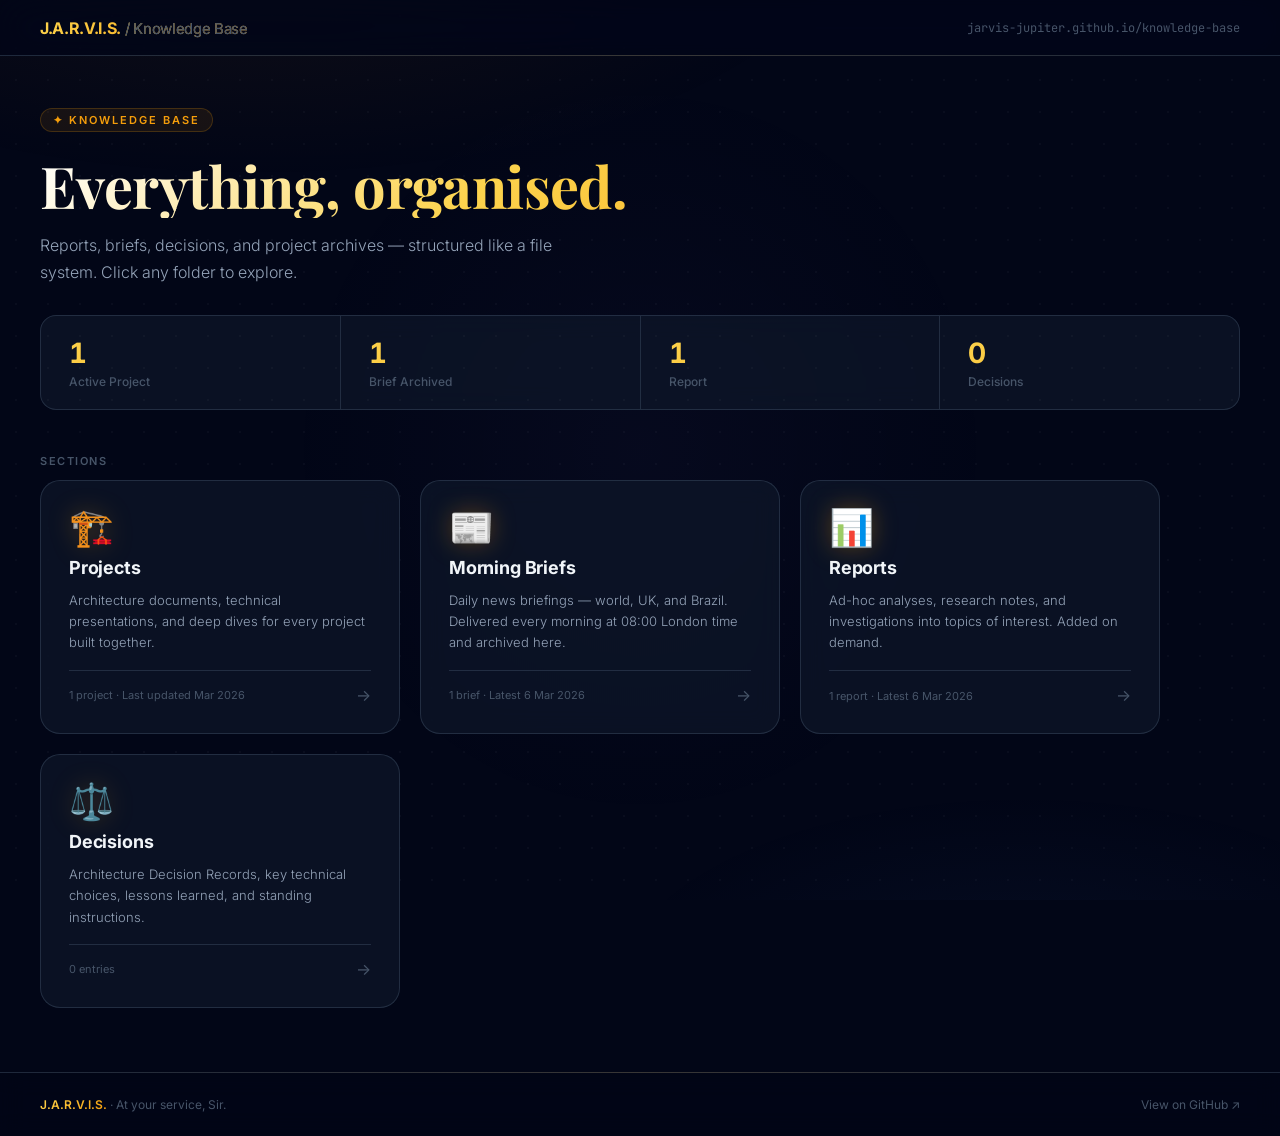
==== commit 00541cd5: "feat: add AI Software Factory research deck (9 slides) to reports" ====
--- a/index.html
+++ b/index.html
@@ -29,8 +29,8 @@
     <div class="stat-label">Brief Archived</div>
   </div>
   <div class="stat">
-    <div class="stat-value">0</div>
-    <div class="stat-label">Reports</div>
+    <div class="stat-value">1</div>
+    <div class="stat-label">Report</div>
   </div>
   <div class="stat">
     <div class="stat-value">0</div>
@@ -71,7 +71,7 @@
       <div class="card-title">Reports</div>
       <div class="card-desc">Ad-hoc analyses, research notes, and investigations into topics of interest. Added on demand.</div>
       <div class="card-meta">
-        <span>0 reports</span>
+        <span>1 report · Latest 6 Mar 2026</span>
         <span class="card-arrow">→</span>
       </div>
     </div>
